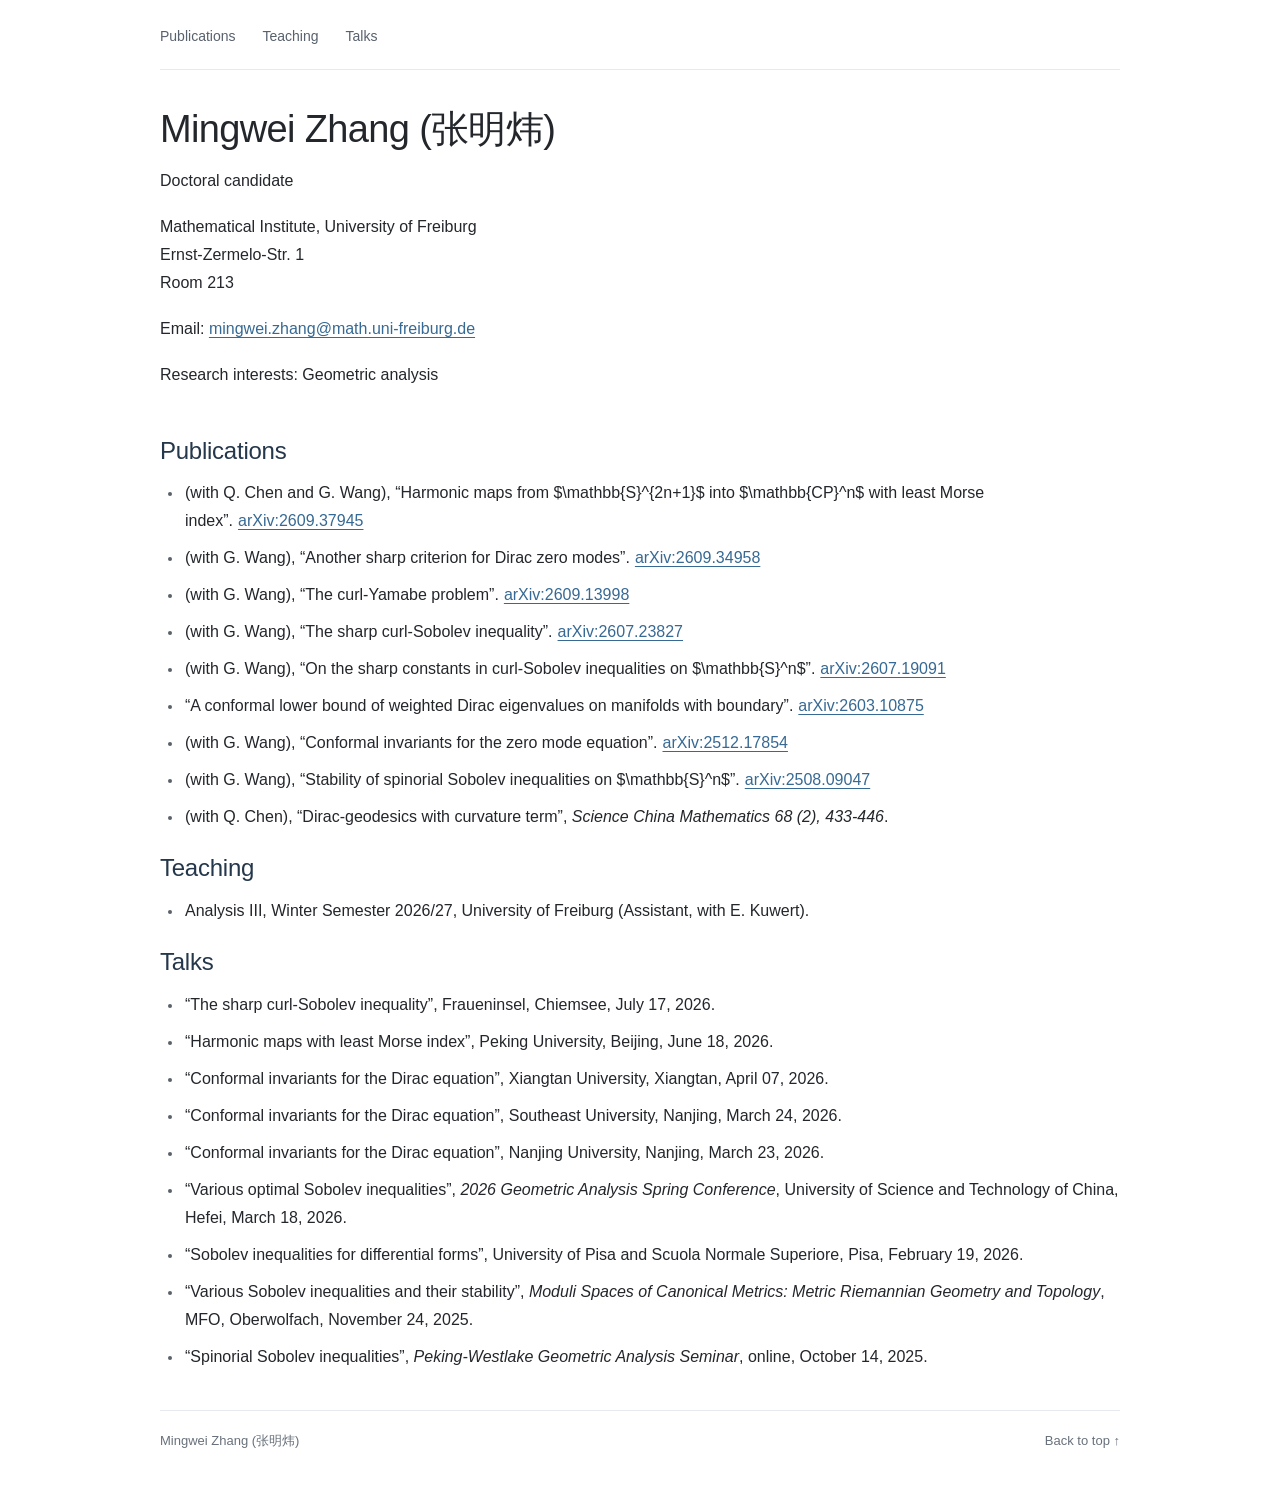
==== index.html @ a27f163a "Add academic homepage" ====
<!doctype html>
<html lang="en">
<head>
  <meta charset="utf-8">
  <meta name="viewport" content="width=device-width, initial-scale=1">
  <meta name="description" content="Academic homepage of Mingwei Zhang, doctoral candidate at the University of Freiburg. Research in geometric analysis; publications, teaching and talks.">
  <title>Mingwei Zhang's homepage</title>
  <link rel="canonical" href="https://zhangmwmath.github.io/">
  <meta property="og:type" content="website">
  <meta property="og:site_name" content="Mingwei Zhang">
  <meta property="og:title" content="Mingwei Zhang's homepage">
  <meta property="og:url" content="https://zhangmwmath.github.io/">
  <meta property="og:description" content="Academic homepage of Mingwei Zhang, doctoral candidate at the University of Freiburg. Research in geometric analysis; publications, teaching and talks.">
  <script type="application/ld+json" id="site-schema">
    {"@context":"https://schema.org","@type":"WebSite","name":"Mingwei Zhang","url":"https://zhangmwmath.github.io/"}
  </script>
  <link rel="icon" href="assets/favicon.svg" type="image/svg+xml">
  <link rel="stylesheet" href="assets/katex/katex.min.css">
  <link rel="stylesheet" href="styles.css?v=2">
  <script src="assets/katex/katex.min.js" defer></script>
  <script src="assets/katex/contrib/auto-render.min.js" defer></script>
  <script src="profile.js" defer></script>
  <script src="main.js?v=7" defer></script>
</head>
<body>
  <a class="skip-link" href="#main">Skip to content</a>
  <div class="page">
    <nav class="navigation" aria-label="Page sections" hidden>
      <a href="#publications">Publications</a>
      <a href="#teaching">Teaching</a>
      <a href="#talks">Talks</a>
      <a href="#notes">Notes</a>
    </nav>
    <main id="main">
      <header class="profile" id="home" hidden>
        <h1 id="name" hidden></h1>
        <p class="position" id="position" hidden></p>
        <div class="affiliation" hidden>
          <p id="institution" hidden></p>
          <div id="address" hidden></div>
        </div>
        <p class="contact" hidden>Email: <span id="email"></span></p>
        <p class="research" hidden>Research interests: <span id="research-interests"></span></p>
        <p id="cv" class="cv" hidden></p>
      </header>
      <section id="publications" aria-labelledby="publications-title" hidden>
        <h2 id="publications-title">Publications</h2>
        <ul id="publication-list" class="entry-list"></ul>
      </section>
      <section id="teaching" aria-labelledby="teaching-title" hidden>
        <h2 id="teaching-title">Teaching</h2>
        <ul id="teaching-list" class="entry-list"></ul>
      </section>
      <section id="talks" aria-labelledby="talks-title" hidden>
        <h2 id="talks-title">Talks</h2>
        <ul id="talk-list" class="entry-list"></ul>
      </section>
      <section id="notes" aria-labelledby="notes-title" hidden>
        <h2 id="notes-title">Notes</h2>
        <ul id="note-list" class="entry-list"></ul>
      </section>
    </main>
    <footer hidden><p id="footer-text"></p><a href="#home" aria-label="Back to the top of the page">Back to top ↑</a></footer>
    <noscript><p class="noscript">Enable JavaScript to display the information in profile.js.</p></noscript>
  </div>
</body>
</html>
---- styles.css ----
@font-face {
  font-family: "ABeeZee";
  src: url("assets/fonts/ABeeZee-Regular.ttf") format("truetype");
  font-weight: 400;
  font-style: normal;
  font-display: swap;
}
@font-face {
  font-family: "ABeeZee";
  src: url("assets/fonts/ABeeZee-Italic.ttf") format("truetype");
  font-weight: 400;
  font-style: italic;
  font-display: swap;
}
:root {
  color-scheme: light;
  --ink: #23262b;
  --muted: #68717b;
  --link: #366993;
  --rule: #e6e9ed;
}
* { box-sizing: border-box; }
html { scroll-behavior: smooth; scroll-padding-top: 32px; }
body {
  margin: 0;
  background: #fff;
  color: var(--ink);
  font: 16px/1.75 "ABeeZee", Arial, Helvetica, sans-serif;
  -webkit-font-smoothing: antialiased;
}
.page { width: min(100% - 80px, 960px); margin: 0 auto; }
a { color: var(--link); text-decoration: underline; text-underline-offset: 3px; }
a:hover { color: #163e73; }
a:focus-visible { outline: 2px solid var(--link); outline-offset: 5px; border-radius: 2px; }
.skip-link { position: absolute; top: -80px; left: 20px; padding: 8px 14px; background: #fff; z-index: 2; }
.skip-link:focus { top: 12px; }
.navigation { display: flex; gap: 27px; flex-wrap: wrap; padding: 24px 0 20px; border-bottom: 1px solid var(--rule); }
.navigation a { color: #58616c; font-size: 14px; text-decoration: none; }
.navigation a:hover { color: var(--link); text-decoration: underline; }
.profile { padding: 35px 0 13px; overflow-wrap: anywhere; }
h1 { margin: 0 0 13px; font-size: 38px; line-height: 1.3; letter-spacing: -.65px; font-weight: 400; }
.profile p { margin: 0; }
.position { margin-bottom: 18px !important; }
.affiliation { margin-bottom: 18px; }
.contact { margin-bottom: 18px !important; }
.research { margin-bottom: 12px !important; }
.cv { font-size: 15px; }
section { padding-top: 20px; }
h2 { margin: 0 0 12px; color: #25374b; font-size: 24px; line-height: 1.4; letter-spacing: -.25px; font-weight: 400; }
.entry-list { margin: 0; padding-left: 23px; }
.entry-list li { padding-left: 2px; margin-bottom: 9px; overflow-wrap: anywhere; }
.entry-list li:last-child { margin-bottom: 0; }
.entry-list li::marker { color: #59616b; font-size: .8em; }
.entry-links { white-space: normal; }
.entry-links a { display: inline; margin-left: 5px; }
.katex { font-size: 1.08em; }
.katex-display { overflow-x: auto; overflow-y: hidden; }
.placeholder { color: var(--muted); }
h1 .placeholder { color: var(--ink); }
footer { display: flex; justify-content: space-between; align-items: baseline; gap: 16px; margin-top: 39px; padding: 19px 0 35px; border-top: 1px solid var(--rule); color: var(--muted); font-size: 13px; }
footer p { margin: 0; min-width: 0; overflow-wrap: anywhere; }
footer a { color: var(--muted); text-decoration: none; white-space: nowrap; }
footer a:hover { color: var(--link); text-decoration: underline; }
[hidden] { display: none !important; }
.noscript { color: var(--muted); font-size: 14px; }
@media (max-width: 600px) {
  .page { width: calc(100% - 40px); }
  .navigation { gap: 12px 21px; padding: 20px 0 17px; }
  .navigation a { font-size: 13px; }
  .profile { padding-top: 28px; }
  h1 { font-size: 31px; }
  h2 { font-size: 22px; }
  section { padding-top: 24px; }
  footer { align-items: start; font-size: 12px; }
}
@media (prefers-reduced-motion: reduce) { html { scroll-behavior: auto; } }
@media print {
  .page { width: 100%; }
  .navigation, .skip-link, footer a { display: none; }
  .profile { padding-top: 0; }
  body { font-size: 11pt; color: #000; }
  h1 { font-size: 24pt; }
  h2 { font-size: 16pt; }
  a { color: #000; }
  section { break-inside: avoid; }
}
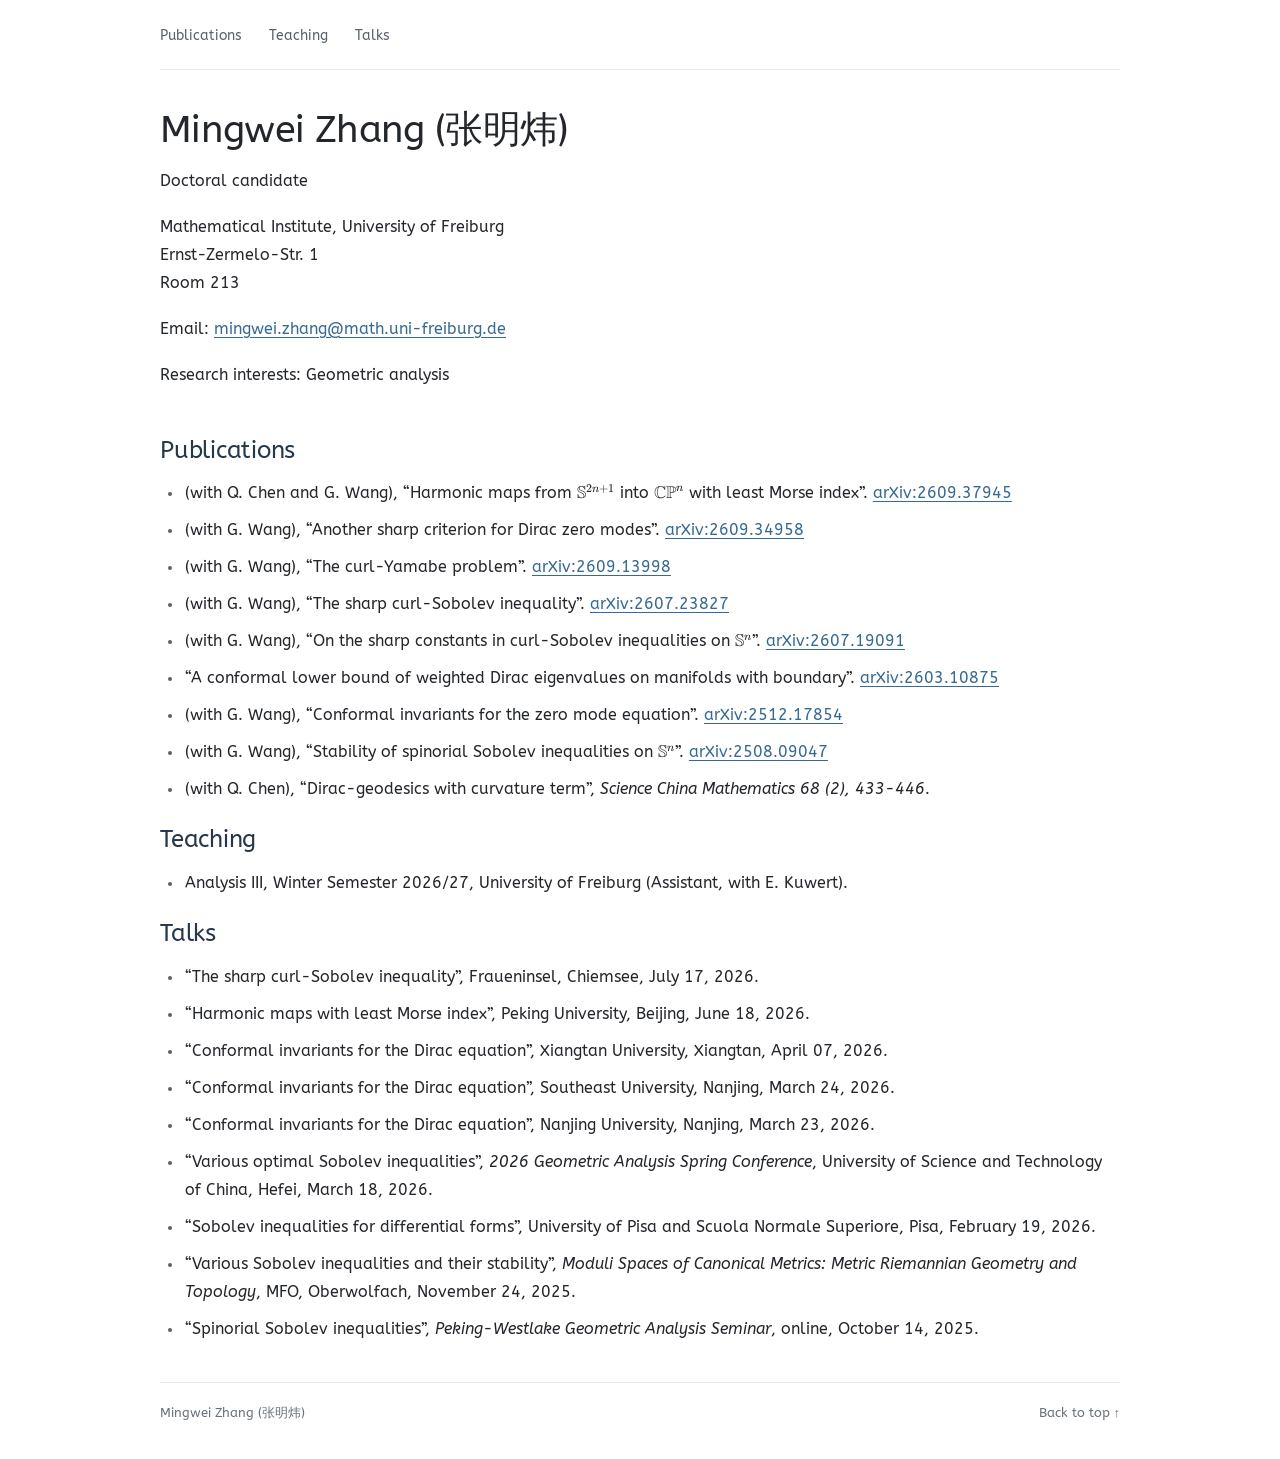
==== commit 24fbd8bc: "Bundle homepage fonts and math rendering" ====
--- a/index.html
+++ b/index.html
@@ -14,13 +14,44 @@
   <script type="application/ld+json" id="site-schema">
     {"@context":"https://schema.org","@type":"WebSite","name":"Mingwei Zhang","url":"https://zhangmwmath.github.io/"}
   </script>
-  <link rel="icon" href="assets/favicon.svg" type="image/svg+xml">
-  <link rel="stylesheet" href="assets/katex/katex.min.css">
-  <link rel="stylesheet" href="styles.css?v=2">
-  <script src="assets/katex/katex.min.js" defer></script>
-  <script src="assets/katex/contrib/auto-render.min.js" defer></script>
+  <link rel="icon" href="[data-uri]" type="image/svg+xml">
+  <style id="katex-inline">
+/* KaTeX license
+The MIT License (MIT)
+
+Copyright (c) 2013-2020 Khan Academy and other contributors
+
+Permission is hereby granted, free of charge, to any person obtaining a copy
+of this software and associated documentation files (the "Software"), to deal
+in the Software without restriction, including without limitation the rights
+to use, copy, modify, merge, publish, distribute, sublicense, and/or sell
+copies of the Software, and to permit persons to whom the Software is
+furnished to do so, subject to the following conditions:
+
+The above copyright notice and this permission notice shall be included in all
+copies or substantial portions of the Software.
+
+THE SOFTWARE IS PROVIDED "AS IS", WITHOUT WARRANTY OF ANY KIND, EXPRESS OR
+IMPLIED, INCLUDING BUT NOT LIMITED TO THE WARRANTIES OF MERCHANTABILITY,
+FITNESS FOR A PARTICULAR PURPOSE AND NONINFRINGEMENT. IN NO EVENT SHALL THE
+AUTHORS OR COPYRIGHT HOLDERS BE LIABLE FOR ANY CLAIM, DAMAGES OR OTHER
+LIABILITY, WHETHER IN AN ACTION OF CONTRACT, TORT OR OTHERWISE, ARISING FROM,
+OUT OF OR IN CONNECTION WITH THE SOFTWARE OR THE USE OR OTHER DEALINGS IN THE
+SOFTWARE.
+
+*/
+@font-face{font-display:block;font-family:KaTeX_AMS;font-style:normal;font-weight:400;src:url("[data-uri]") format("woff2")}@font-face{font-display:block;font-family:KaTeX_Caligraphic;font-style:normal;font-weight:700;src:url("[data-uri]") format("woff2")}@font-face{font-display:block;font-family:KaTeX_Caligraphic;font-style:normal;font-weight:400;src:url("[data-uri]") format("woff2")}@font-face{font-display:block;font-family:KaTeX_Fraktur;font-style:normal;font-weight:700;src:url("[data-uri]") format("woff2")}@font-face{font-display:block;font-family:KaTeX_Fraktur;font-style:normal;font-weight:400;src:url("[data-uri]") format("woff2")}@font-face{font-display:block;font-family:KaTeX_Main;font-style:normal;font-weight:700;src:url("[data-uri]") format("woff2")}@font-face{font-display:block;font-family:KaTeX_Main;font-style:italic;font-weight:700;src:url("[data-uri]") format("woff2")}@font-face{font-display:block;font-family:KaTeX_Main;font-style:italic;font-weight:400;src:url("[data-uri]") format("woff2")}@font-face{font-display:block;font-family:KaTeX_Main;font-style:normal;font-weight:400;src:url("[data-uri]") format("woff2")}@font-face{font-display:block;font-family:KaTeX_Math;font-style:italic;font-weight:700;src:url("[data-uri]") format("woff2")}@font-face{font-display:block;font-family:KaTeX_Math;font-style:italic;font-weight:400;src:url("[data-uri]") format("woff2")}@font-face{font-display:block;font-family:"KaTeX_SansSerif";font-style:normal;font-weight:700;src:url("[data-uri]") format("woff2")}@font-face{font-display:block;font-family:"KaTeX_SansSerif";font-style:italic;font-weight:400;src:url("[data-uri]") format("woff2")}@font-face{font-display:block;font-family:"KaTeX_SansSerif";font-style:normal;font-weight:400;src:url("[data-uri]") format("woff2")}@font-face{font-display:block;font-family:KaTeX_Script;font-style:normal;font-weight:400;src:url("[data-uri]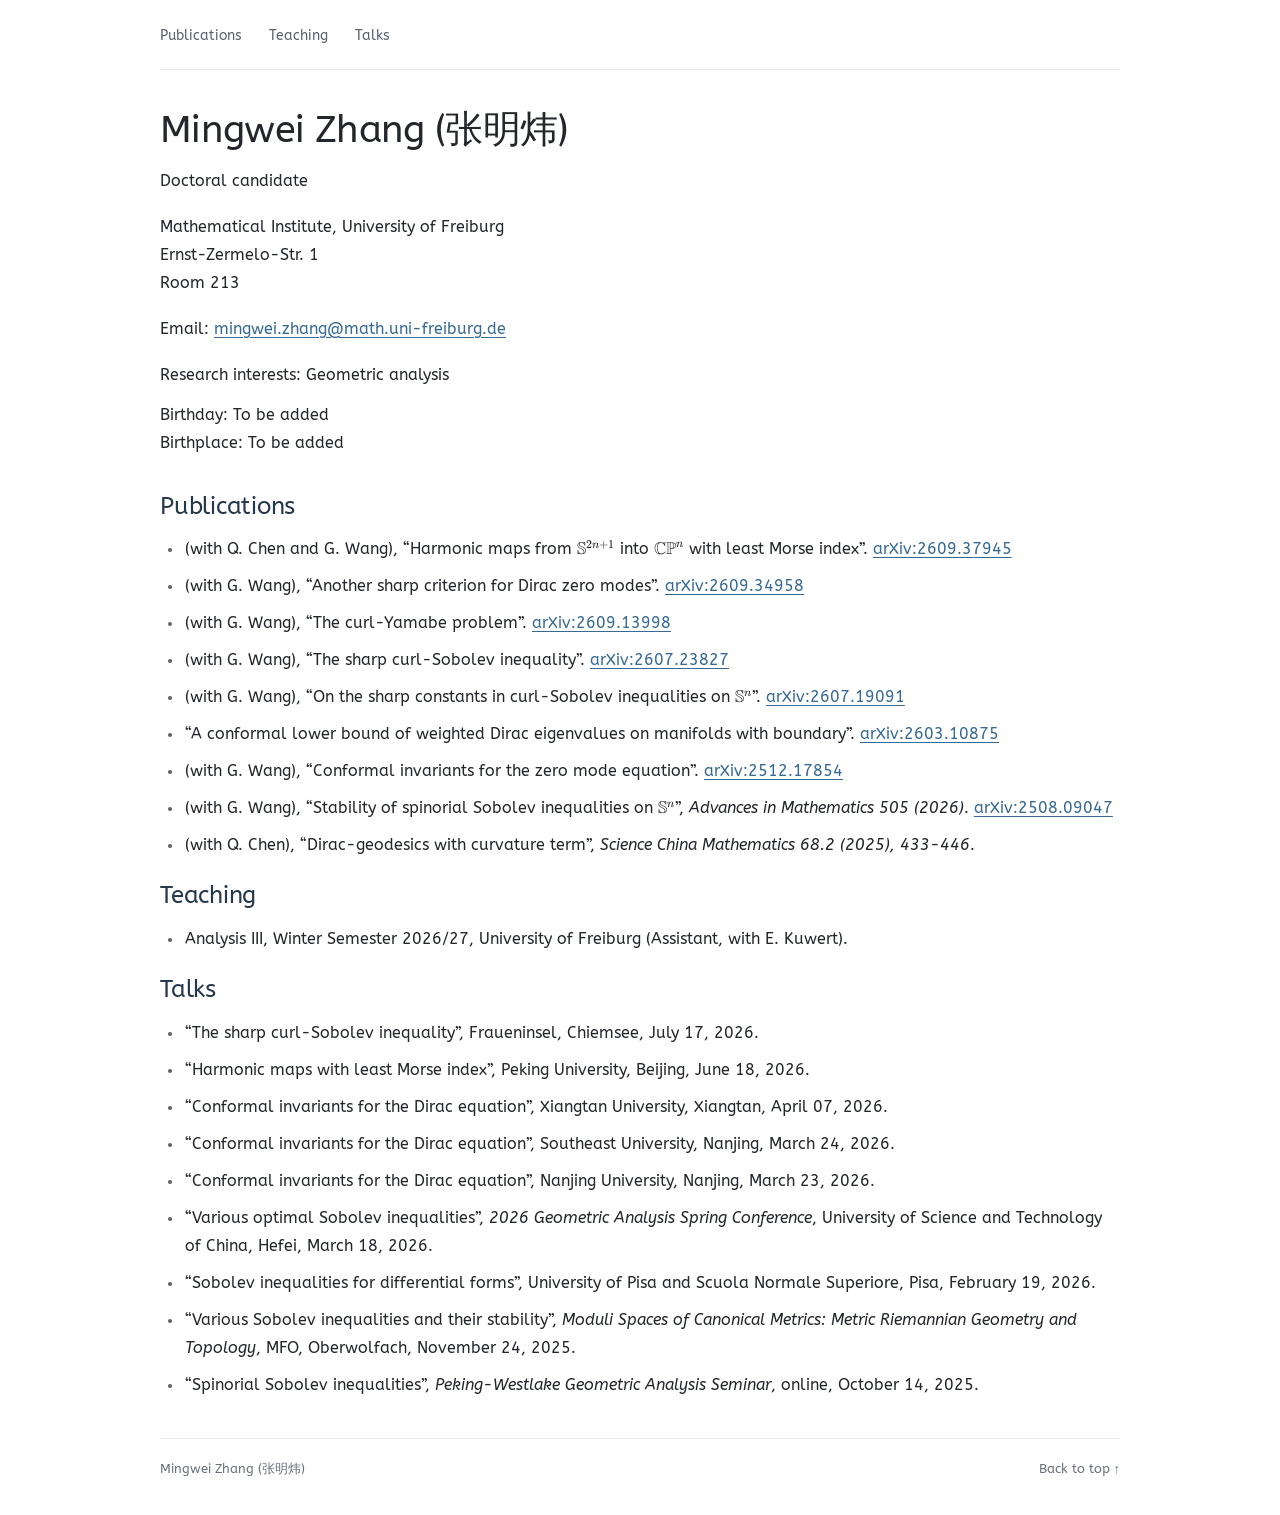
==== commit 7ee4e9d7: "Add birth details and automatic last updated date" ====
--- a/index.html
+++ b/index.html
@@ -51,7 +51,7 @@
 !function(e,t){"object"==typeof exports&&"object"==typeof module?module.exports=t(require("katex")):"function"==typeof define&&define.amd?define(["katex"],t):"object"==typeof exports?exports.renderMathInElement=t(require("katex")):e.renderMathInElement=t(e.katex)}("undefined"!=typeof self?self:this,function(e){return function(){"use strict";var t={757:function(t){t.exports=e}},n={};function r(e){var o=n[e];if(void 0!==o)return o.exports;var i=n[e]={exports:{}};return t[e](i,i.exports,r),i.exports}r.n=function(e){var t=e&&e.__esModule?function(){return e.default}:function(){return e};return r.d(t,{a:t}),t},r.d=function(e,t){for(var n in t)r.o(t,n)&&!r.o(e,n)&&Object.defineProperty(e,n,{enumerable:!0,get:t[n]})},r.o=function(e,t){return Object.prototype.hasOwnProperty.call(e,t)};var o={};r.d(o,{default:function(){return p}});var i=r(757),a=r.n(i);const l=function(e,t,n){let r=n,o=0;const i=e.length;for(;r<t.length;){const n=t[r];if(o<=0&&t.slice(r,r+i)===e)return r;"\\"===n?r++:"{"===n?o++:"}"===n&&o--,r++}return-1},s=/^\\begin{/;var d=function(e,t){let n;const r=[],o=new RegExp("("+t.map(e=>e.left.replace(/[-/\\^$*+?.()|[\]{}]/g,"\\$&")).join("|")+")");for(;n=e.search(o),-1!==n;){n>0&&(r.push({type:"text",data:e.slice(0,n)}),e=e.slice(n));const o=t.findIndex(t=>e.startsWith(t.left));if(n=l(t[o].right,e,t[o].left.length),-1===n)break;const i=e.slice(0,n+t[o].right.length),a=s.test(i)?i:e.slice(t[o].left.length,n);r.push({type:"math",data:a,rawData:i,display:t[o].display}),e=e.slice(n+t[o].right.length)}return""!==e&&r.push({type:"text",data:e}),r};const c=function(e,t){const n=d(e,t.delimiters);if(1===n.length&&"text"===n[0].type)return null;const r=document.createDocumentFragment();for(let e=0;e<n.length;e++)if("text"===n[e].type)r.appendChild(document.createTextNode(n[e].data));else{const o=document.createElement("span");let i=n[e].data;t.displayMode=n[e].display;try{t.preProcess&&(i=t.preProcess(i)),a().render(i,o,t)}catch(o){if(!(o instanceof a().ParseError))throw o;t.errorCallback("KaTeX auto-render: Failed to parse `"+n[e].data+"` with ",o),r.appendChild(document.createTextNode(n[e].rawData));continue}r.appendChild(o)}return r},f=function(e,t){for(let o=0;o<e.childNodes.length;o++){const i=e.childNodes[o];if(3===i.nodeType){var n;let a=null!=(n=i.textContent)?n:"",l=i.nextSibling,s=0;for(;l&&l.nodeType===Node.TEXT_NODE;){var r;a+=null!=(r=l.textContent)?r:"",l=l.nextSibling,s++}const d=c(a,t);if(d){for(let e=0;e<s;e++)i.nextSibling.remove();o+=d.childNodes.length-1,e.replaceChild(d,i)}else o+=s}else if(1===i.nodeType){const e=" "+i.className+" ";!t.ignoredTags.has(i.nodeName.toLowerCase())&&t.ignoredClasses.every(t=>!e.includes(" "+t+" "))&&f(i,t)}}};var p=function(e,t){if(!e)throw new Error("No element provided to render");const n={};Object.assign(n,t),n.delimiters=n.delimiters||[{left:"$$",right:"$$",display:!0},{left:"\\(",right:"\\)",display:!1},{left:"\\begin{equation}",right:"\\end{equation}",display:!0},{left:"\\begin{align}",right:"\\end{align}",display:!0},{left:"\\begin{alignat}",right:"\\end{alignat}",display:!0},{left:"\\begin{gather}",right:"\\end{gather}",display:!0},{left:"\\begin{CD}",right:"\\end{CD}",display:!0},{left:"\\[",right:"\\]",display:!0}],n.ignoredTags=new Set((null==t?void 0:t.ignoredTags)||["script","noscript","style","textarea","pre","code","option"]),n.ignoredClasses=n.ignoredClasses||[],n.errorCallback=n.errorCallback||console.error,n.macros=n.macros||{},f(e,n)};return o=o.default}()});
 </script>
   <script src="profile.js" defer></script>
-  <script src="main.js?v=8" defer></script>
+  <script src="main.js?v=9" defer></script>
 </head>
 <body>
   <a class="skip-link" href="#main">Skip to content</a>
@@ -72,6 +72,8 @@
         </div>
         <p class="contact" hidden>Email: <span id="email"></span></p>
         <p class="research" hidden>Research interests: <span id="research-interests"></span></p>
+        <p id="birthday" hidden></p>
+        <p id="birthplace" hidden></p>
         <p id="cv" class="cv" hidden></p>
       </header>
       <section id="publications" aria-labelledby="publications-title" hidden>
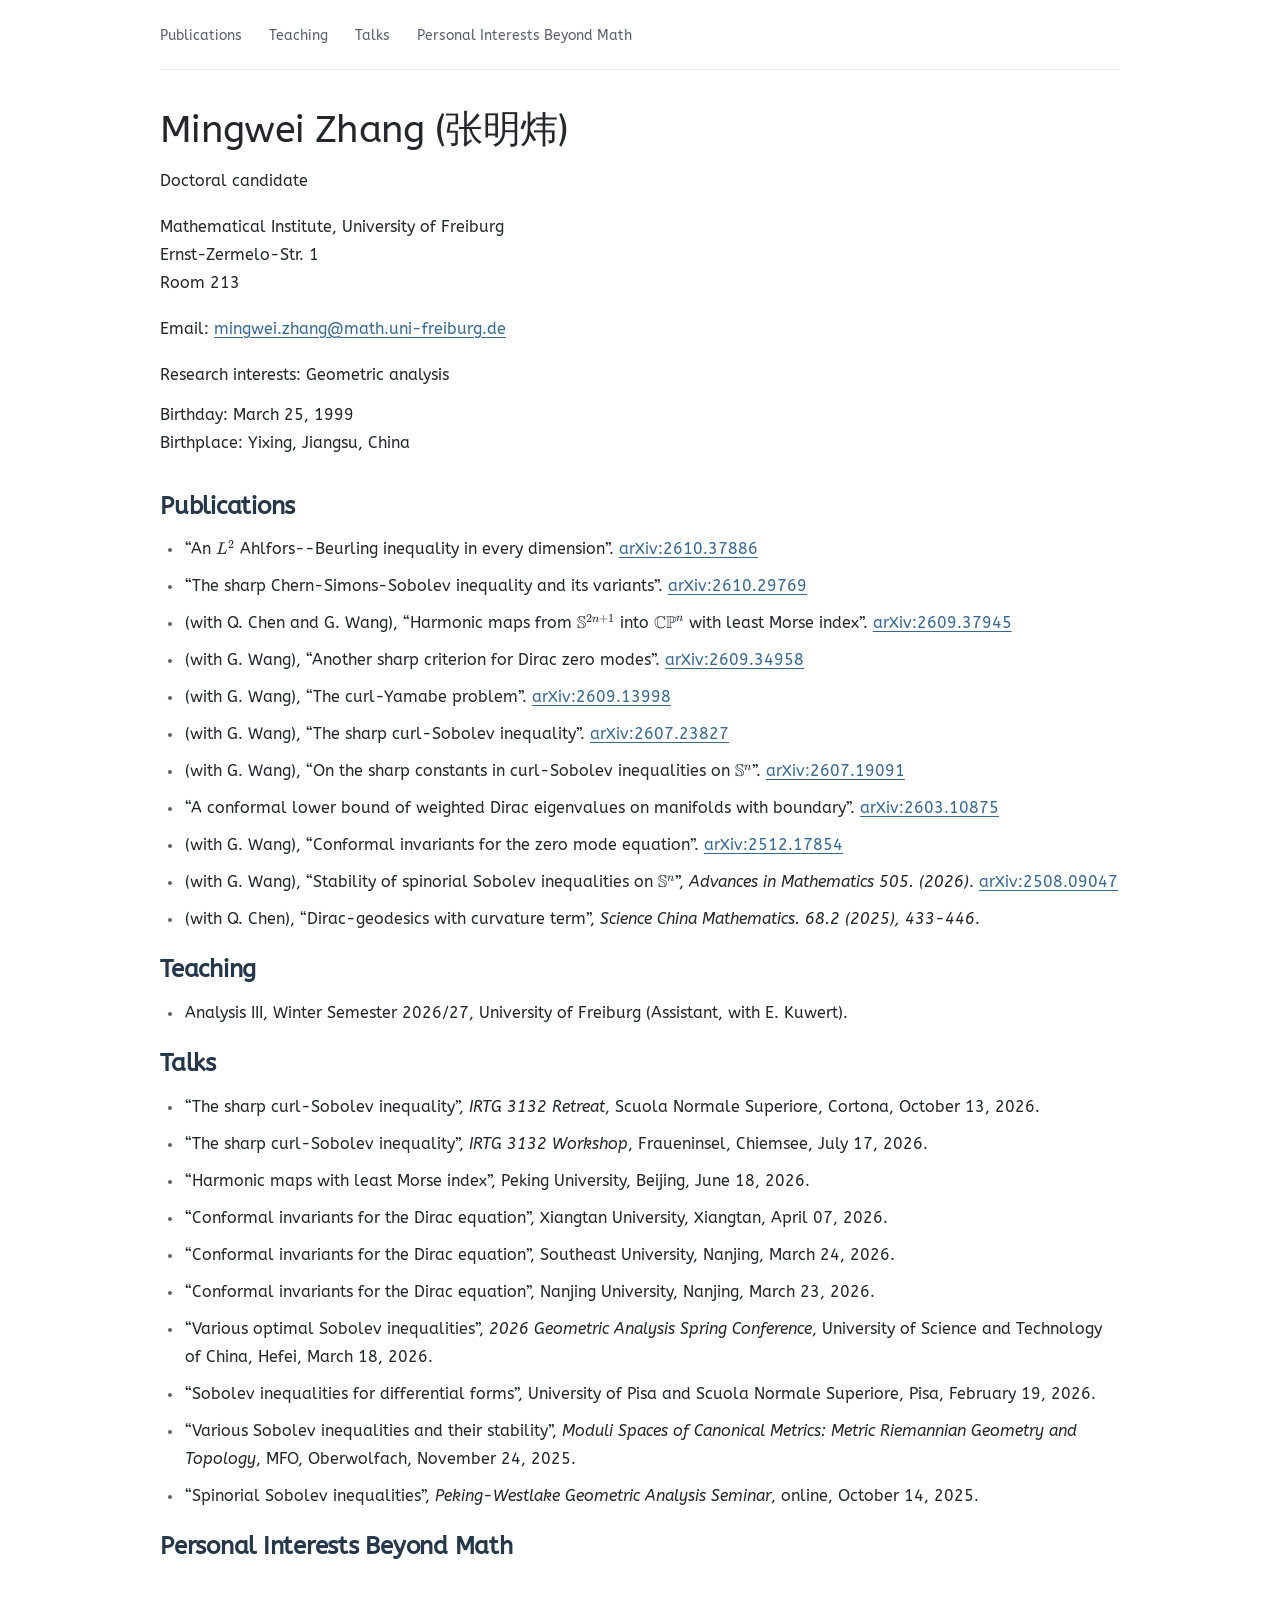
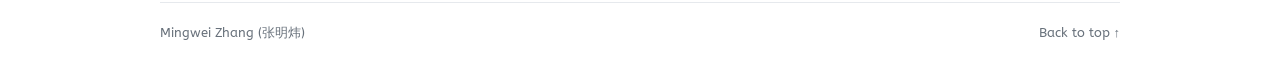
==== commit 342b246f: "Update homepage headings and personal interests" ====
--- a/index.html
+++ b/index.html
@@ -43,7 +43,7 @@
 @font-face{font-display:block;font-family:KaTeX_AMS;font-style:normal;font-weight:400;src:url("[data-uri]") format("woff2")}@font-face{font-display:block;font-family:KaTeX_Caligraphic;font-style:normal;font-weight:700;src:url("[data-uri]") format("woff2")}@font-face{font-display:block;font-family:KaTeX_Caligraphic;font-style:normal;font-weight:400;src:url("[data-uri]") format("woff2")}@font-face{font-display:block;font-family:KaTeX_Fraktur;font-style:normal;font-weight:700;src:url("[data-uri]") format("woff2")}@font-face{font-display:block;font-family:KaTeX_Fraktur;font-style:normal;font-weight:400;src:url("[data-uri]") format("woff2")}@font-face{font-display:block;font-family:KaTeX_Main;font-style:normal;font-weight:700;src:url("[data-uri]") format("woff2")}@font-face{font-display:block;font-family:KaTeX_Main;font-style:italic;font-weight:700;src:url("[data-uri]") format("woff2")}@font-face{font-display:block;font-family:KaTeX_Main;font-style:italic;font-weight:400;src:url("[data-uri]") format("woff2")}@font-face{font-display:block;font-family:KaTeX_Main;font-style:normal;font-weight:400;src:url("[data-uri]") format("woff2")}@font-face{font-display:block;font-family:KaTeX_Math;font-style:italic;font-weight:700;src:url("[data-uri]") format("woff2")}@font-face{font-display:block;font-family:KaTeX_Math;font-style:italic;font-weight:400;src:url("[data-uri]") format("woff2")}@font-face{font-display:block;font-family:"KaTeX_SansSerif";font-style:normal;font-weight:700;src:url("[data-uri]") format("woff2")}@font-face{font-display:block;font-family:"KaTeX_SansSerif";font-style:italic;font-weight:400;src:url("[data-uri]") format("woff2")}@font-face{font-display:block;font-family:"KaTeX_SansSerif";font-style:normal;font-weight:400;src:url("[data-uri]") format("woff2")}@font-face{font-display:block;font-family:KaTeX_Script;font-style:normal;font-weight:400;src:url("[data-uri]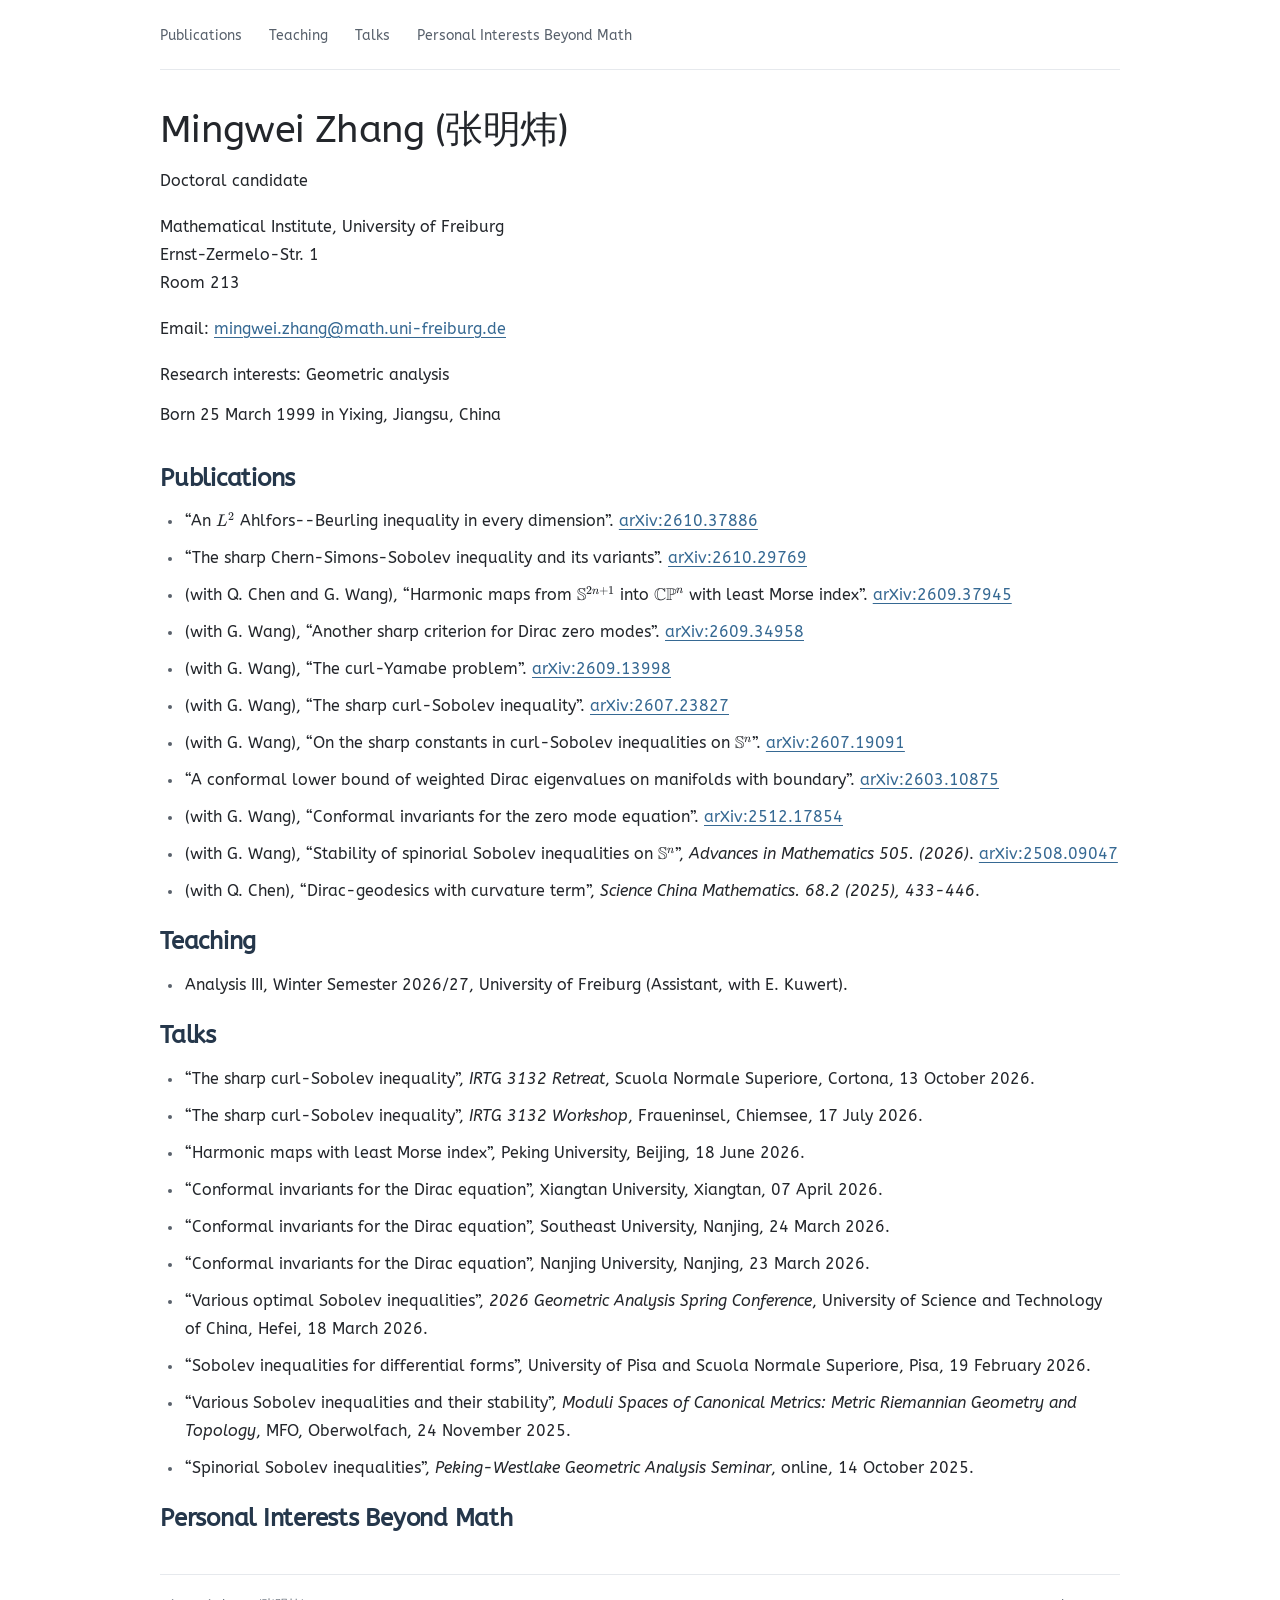
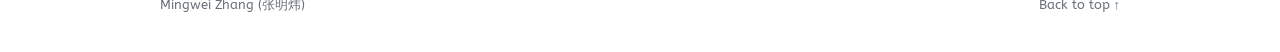
==== commit e8705f5a: "Render combined birth information" ====
--- a/index.html
+++ b/index.html
@@ -51,7 +51,7 @@
 !function(e,t){"object"==typeof exports&&"object"==typeof module?module.exports=t(require("katex")):"function"==typeof define&&define.amd?define(["katex"],t):"object"==typeof exports?exports.renderMathInElement=t(require("katex")):e.renderMathInElement=t(e.katex)}("undefined"!=typeof self?self:this,function(e){return function(){"use strict";var t={757:function(t){t.exports=e}},n={};function r(e){var o=n[e];if(void 0!==o)return o.exports;var i=n[e]={exports:{}};return t[e](i,i.exports,r),i.exports}r.n=function(e){var t=e&&e.__esModule?function(){return e.default}:function(){return e};return r.d(t,{a:t}),t},r.d=function(e,t){for(var n in t)r.o(t,n)&&!r.o(e,n)&&Object.defineProperty(e,n,{enumerable:!0,get:t[n]})},r.o=function(e,t){return Object.prototype.hasOwnProperty.call(e,t)};var o={};r.d(o,{default:function(){return p}});var i=r(757),a=r.n(i);const l=function(e,t,n){let r=n,o=0;const i=e.length;for(;r<t.length;){const n=t[r];if(o<=0&&t.slice(r,r+i)===e)return r;"\\"===n?r++:"{"===n?o++:"}"===n&&o--,r++}return-1},s=/^\\begin{/;var d=function(e,t){let n;const r=[],o=new RegExp("("+t.map(e=>e.left.replace(/[-/\\^$*+?.()|[\]{}]/g,"\\$&")).join("|")+")");for(;n=e.search(o),-1!==n;){n>0&&(r.push({type:"text",data:e.slice(0,n)}),e=e.slice(n));const o=t.findIndex(t=>e.startsWith(t.left));if(n=l(t[o].right,e,t[o].left.length),-1===n)break;const i=e.slice(0,n+t[o].right.length),a=s.test(i)?i:e.slice(t[o].left.length,n);r.push({type:"math",data:a,rawData:i,display:t[o].display}),e=e.slice(n+t[o].right.length)}return""!==e&&r.push({type:"text",data:e}),r};const c=function(e,t){const n=d(e,t.delimiters);if(1===n.length&&"text"===n[0].type)return null;const r=document.createDocumentFragment();for(let e=0;e<n.length;e++)if("text"===n[e].type)r.appendChild(document.createTextNode(n[e].data));else{const o=document.createElement("span");let i=n[e].data;t.displayMode=n[e].display;try{t.preProcess&&(i=t.preProcess(i)),a().render(i,o,t)}catch(o){if(!(o instanceof a().ParseError))throw o;t.errorCallback("KaTeX auto-render: Failed to parse `"+n[e].data+"` with ",o),r.appendChild(document.createTextNode(n[e].rawData));continue}r.appendChild(o)}return r},f=function(e,t){for(let o=0;o<e.childNodes.length;o++){const i=e.childNodes[o];if(3===i.nodeType){var n;let a=null!=(n=i.textContent)?n:"",l=i.nextSibling,s=0;for(;l&&l.nodeType===Node.TEXT_NODE;){var r;a+=null!=(r=l.textContent)?r:"",l=l.nextSibling,s++}const d=c(a,t);if(d){for(let e=0;e<s;e++)i.nextSibling.remove();o+=d.childNodes.length-1,e.replaceChild(d,i)}else o+=s}else if(1===i.nodeType){const e=" "+i.className+" ";!t.ignoredTags.has(i.nodeName.toLowerCase())&&t.ignoredClasses.every(t=>!e.includes(" "+t+" "))&&f(i,t)}}};var p=function(e,t){if(!e)throw new Error("No element provided to render");const n={};Object.assign(n,t),n.delimiters=n.delimiters||[{left:"$$",right:"$$",display:!0},{left:"\\(",right:"\\)",display:!1},{left:"\\begin{equation}",right:"\\end{equation}",display:!0},{left:"\\begin{align}",right:"\\end{align}",display:!0},{left:"\\begin{alignat}",right:"\\end{alignat}",display:!0},{left:"\\begin{gather}",right:"\\end{gather}",display:!0},{left:"\\begin{CD}",right:"\\end{CD}",display:!0},{left:"\\[",right:"\\]",display:!0}],n.ignoredTags=new Set((null==t?void 0:t.ignoredTags)||["script","noscript","style","textarea","pre","code","option"]),n.ignoredClasses=n.ignoredClasses||[],n.errorCallback=n.errorCallback||console.error,n.macros=n.macros||{},f(e,n)};return o=o.default}()});
 </script>
   <script src="profile.js" defer></script>
-  <script src="main.js?v=11" defer></script>
+  <script src="main.js?v=12" defer></script>
 </head>
 <body>
   <a class="skip-link" href="#main">Skip to content</a>
@@ -74,8 +74,7 @@
         </div>
         <p class="contact" hidden>Email: <span id="email"></span></p>
         <p class="research" hidden>Research interests: <span id="research-interests"></span></p>
-        <p id="birthday" hidden></p>
-        <p id="birthplace" hidden></p>
+        <p id="born" hidden></p>
         <p id="cv" class="cv" hidden></p>
       </header>
       <section id="publications" aria-labelledby="publications-title" hidden>
